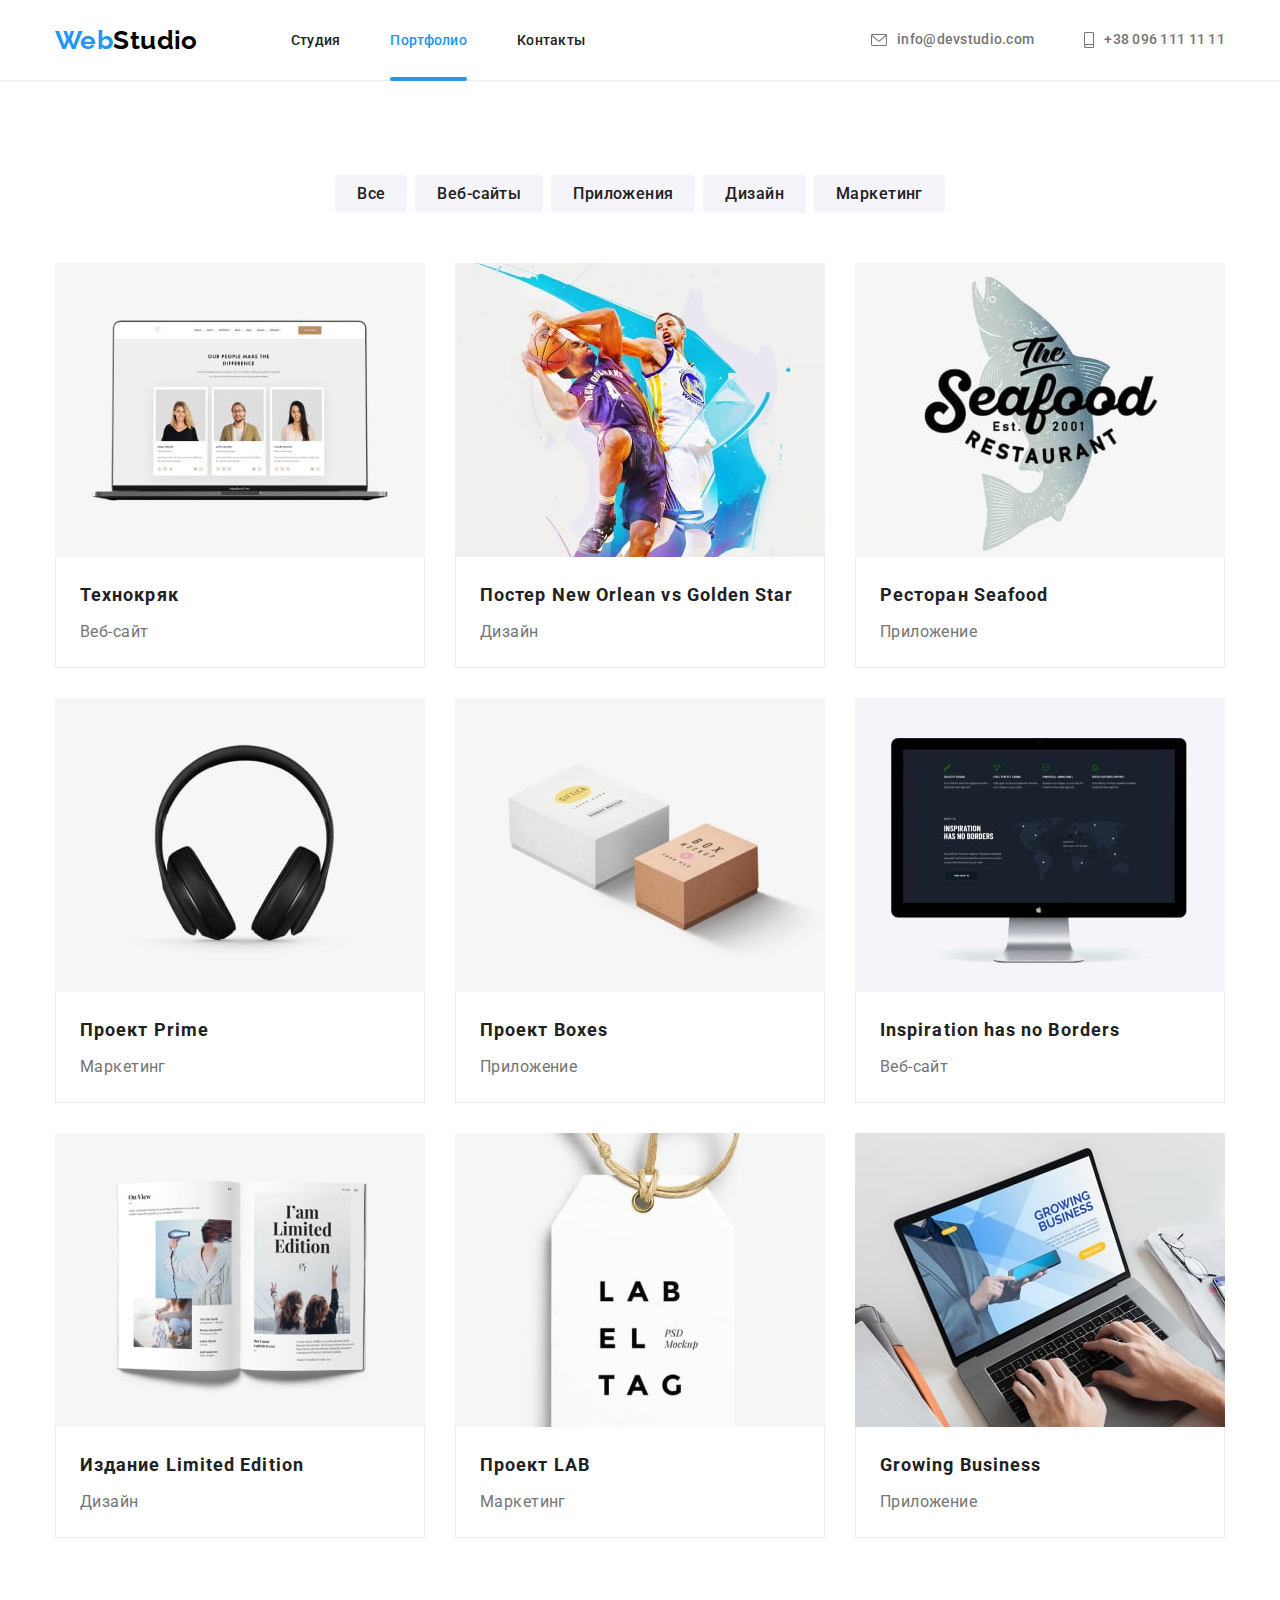
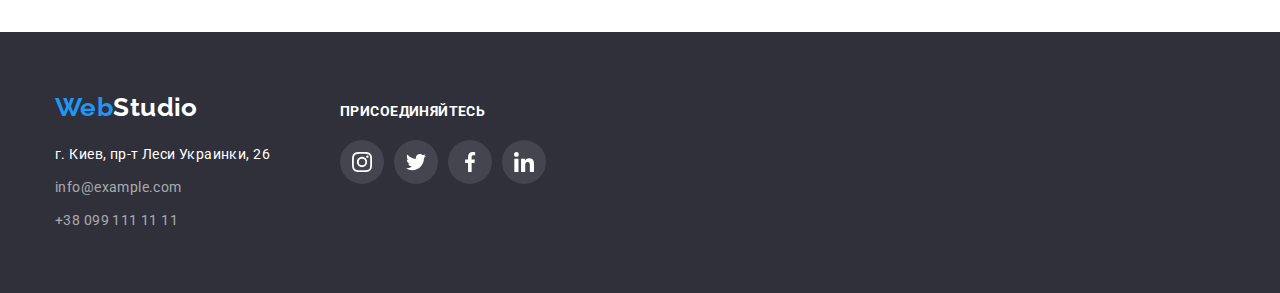
==== portfolio.html @ 4fa3b7e3 "Initial commit" ====
<!DOCTYPE html>
<html lang="ru">
  <head>
    <meta charset="UTF-8" />
    <meta http-equiv="X-UA-Compatible" content="IE=edge" />
    <meta name="viewport" content="width=device-width, initial-scale=1.0" />
    <title>Портфолио</title>
    <link
      rel="stylesheet"
      href="https://cdnjs.cloudflare.com/ajax/libs/modern-normalize/1.1.0/modern-normalize.min.css"
    />
    <link
      href="https://fonts.googleapis.com/css2?family=Raleway:wght@700&family=Roboto:wght@400;500;700;900&display=swap"
      rel="stylesheet"
    />
    <link rel="stylesheet" href="./css/styles.css" />
  </head>

  <body>
    <!-- Хедер -->
    <header class="page-header border-header">
      <div class="header-container container">
        <a class="header-logo" href="./index.html"
          ><span class="accent-logo">Web</span>Studio</a
        >
        <nav class="header-nav">
          <ul class="header-list list">
            <li class="header-list-item">
              <a class="header-link" href="./index.html">Студия</a>
            </li>
            <li class="header-list-item">
              <a class="header-link current-link" href="./portfolio.html"
                >Портфолио</a
              >
            </li>
            <li class="header-list-item">
              <a class="header-link" href="#contacts">Контакты</a>
            </li>
          </ul>
        </nav>
        <ul class="header-contact-list list">
          <li class="header-contact-item">
            <a class="header-contact-link" href="mailto:info@devstudio.com">
              <svg class="icon-email" width="16" height="12">
                <use href="./images/icons/icons.svg#icon-email"></use>
              </svg>
              info@devstudio.com
            </a>
          </li>
          <li class="header-contact-item">
            <a class="header-contact-link" href="tel:+380961111111">
              <svg class="icon-phone" width="10" height="16">
                <use href="./images/icons/icons.svg#icon-phone"></use>
              </svg>
              +38 096 111 11 11
            </a>
          </li>
        </ul>
      </div>
    </header>
    <!-- Унікальний контент -->
    <main>
      <section class="portfolio section">
        <div class="container">
          <ul class="button-list list">
            <li class="button-list-item">
              <button class="btn" type="button">Все</button>
            </li>
            <li class="button-list-item">
              <button class="btn" type="button">Веб-сайты</button>
            </li>
            <li class="button-list-item">
              <button class="btn" type="button">Приложения</button>
            </li>
            <li class="button-list-item">
              <button class="btn" type="button">Дизайн</button>
            </li>
            <li class="button-list-item">
              <button class="btn" type="button">Маркетинг</button>
            </li>
          </ul>
          <h1 class="visually-hidden">Примеры работ</h1>
          <ul class="portfolio-list list card-set">
            <li class="portfolio-list-item card-set-item">
              <a class="portfolio-card-link" href="#" aria-label="Веб-сайт">
                <div class="card-thumb">
                  <img
                    class="img"
                    src="./images/portfolio/img-port-1.jpg"
                    alt="Технокряк"
                    width="370"
                    height="294"
                  />
                  <div class="card-thumb-descr">
                    <p class="card-descr">
                      Ресурс предлагает комплексные предложения с разным уровнем
                      функционала и сервисов. Все это позволит посетителю
                      получить исчерпывающие сведения о компании или частном
                      лице.
                    </p>
                  </div>
                </div>
                <div class="portfolio-item-border">
                  <h2 class="title">Технокряк</h2>
                  <p class="descr">Веб-сайт</p>
                </div>
              </a>
            </li>

            <li class="portfolio-list-item card-set-item">
              <a class="portfolio-card-link" href="#" aria-label="Дизайн">
                <div class="card-thumb">
                  <img
                  class="img"
                  src="./images/portfolio/img-port-2.jpg"
                  alt="Постер New Orlean vs Golden Star"
                  width="370"
                  height="294"
                />
                <div class="card-thumb-descr">
                  <p class="card-descr">
                    Ресурс предлагает комплексные предложения с разным уровнем
                    функционала и сервисов. Все это позволит посетителю
                    получить исчерпывающие сведения о компании или частном
                    лице.
                  </p>
                </div>
                </div>
                
                <div class="portfolio-item-border">
                  <h2 class="title">Постер New Orlean vs Golden Star</h2>
                  <p class="descr">Дизайн</p>
                </div>
              </a>
            </li>

            <li class="portfolio-list-item card-set-item">
              <a class="portfolio-card-link" href="#" aria-label="Приложение">
                <div class="card-thumb">
                  <img
                  class="img"
                  src="./images/portfolio/img-port-3.jpg"
                  alt="Ресторан Seafood"
                  width="370"
                  height="294"
                />
                <div class="card-thumb-descr">
                  <p class="card-descr">
                    Ресурс предлагает комплексные предложения с разным уровнем
                    функционала и сервисов. Все это позволит посетителю
                    получить исчерпывающие сведения о компании или частном
                    лице.
                  </p>
                </div>
                </div>
                
                <div class="portfolio-item-border">
                  <h2 class="title">Ресторан Seafood</h2>
                  <p class="descr">Приложение</p>
                </div>
              </a>
            </li>

            <li class="portfolio-list-item card-set-item">
              <a class="portfolio-card-link" href="#" aria-label="Маркетинг">
                <div class="card-thumb">
                  <img
                  class="img"
                  src="./images/portfolio/img-port-4.jpg"
                  alt="Проект Prime"
                  width="370"
                  height="294"
                />
                <div class="card-thumb-descr">
                  <p class="card-descr">
                    Ресурс предлагает комплексные предложения с разным уровнем
                    функционала и сервисов. Все это позволит посетителю
                    получить исчерпывающие сведения о компании или частном
                    лице.
                  </p>
                </div>
                </div>
                
                <div class="portfolio-item-border">
                  <h2 class="title">Проект Prime</h2>
                  <p class="descr">Маркетинг</p>
                </div>
              </a>
            </li>

            <li class="portfolio-list-item card-set-item">
              <a class="portfolio-card-link" href="#" aria-label="Приложение">
                <div class="card-thumb">
                  <img
                  class="img"
                  src="./images/portfolio/img-port-5.jpg"
                  alt="Проект Boxes"
                  width="370"
                  height="294"
                />
                <div class="card-thumb-descr">
                  <p class="card-descr">
                    Ресурс предлагает комплексные предложения с разным уровнем
                    функционала и сервисов. Все это позволит посетителю
                    получить исчерпывающие сведения о компании или частном
                    лице.
                  </p>
                </div>
                </div>
                
                <div class="portfolio-item-border">
                  <h2 class="title">Проект Boxes</h2>
                  <p class="descr">Приложение</p>
                </div>
              </a>
            </li>

            <li class="portfolio-list-item card-set-item">
              <a class="portfolio-card-link" href="#" aria-label="Веб-сайт">
                <div class="card-thumb">
                  <img
                  class="img"
                  src="./images/portfolio/img-port-6.jpg"
                  alt="Inspiration has no Borders"
                  width="370"
                  height="294"
                />
                <div class="card-thumb-descr">
                  <p class="card-descr">
                    Ресурс предлагает комплексные предложения с разным уровнем
                    функционала и сервисов. Все это позволит посетителю
                    получить исчерпывающие сведения о компании или частном
                    лице.
                  </p>
                </div>
                </div>
                
                <div class="portfolio-item-border">
                  <h2 class="title">Inspiration has no Borders</h2>
                  <p class="descr">Веб-сайт</p>
                </div>
              </a>
            </li>

            <li class="portfolio-list-item card-set-item">
              <a class="portfolio-card-link" href="#" aria-label="Дизайн">
                <div class="card-thumb">
                  <img
                  class="img"
                  src="./images/portfolio/img-port-7.jpg"
                  alt="Издание Limited Edition"
                  width="370"
                  height="294"
                />
                <div class="card-thumb-descr">
                  <p class="card-descr">
                    Ресурс предлагает комплексные предложения с разным уровнем
                    функционала и сервисов. Все это позволит посетителю
                    получить исчерпывающие сведения о компании или частном
                    лице.
                  </p>
                </div>
                </div>
                
                <div class="portfolio-item-border">
                  <h2 class="title">Издание Limited Edition</h2>
                  <p class="descr">Дизайн</p>
                </div>
              </a>
            </li>

            <li class="portfolio-list-item card-set-item">
              <a class="portfolio-card-link" href="#" aria-label="Маркетинг">
                <div class="card-thumb">
                  <img
                  class="img"
                  src="./images/portfolio/img-port-8.jpg"
                  alt="Проект LAB"
                  width="370"
                  height="294"
                />
                <div class="card-thumb-descr">
                  <p class="card-descr">
                    Ресурс предлагает комплексные предложения с разным уровнем
                    функционала и сервисов. Все это позволит посетителю
                    получить исчерпывающие сведения о компании или частном
                    лице.
                  </p>
                </div>
                </div>
                
                <div class="portfolio-item-border">
                  <h2 class="title">Проект LAB</h2>
                  <p class="descr">Маркетинг</p>
                </div>
              </a>
            </li>

            <li class="portfolio-list-item card-set-item">
              <a class="portfolio-card-link" href="#" aria-label="Приложение">
                <div class="card-thumb">
                  <img
                  class="img"
                  src="./images/portfolio/img-port-9.jpg"
                  alt="Growing Business"
                  width="370"
                  height="294"
                />
                <div class="card-thumb-descr">
                  <p class="card-descr">
                    Ресурс предлагает комплексные предложения с разным уровнем
                    функционала и сервисов. Все это позволит посетителю
                    получить исчерпывающие сведения о компании или частном
                    лице.
                  </p>
                </div>
                </div>
                
                <div class="portfolio-item-border">
                  <h2 class="title">Growing Business</h2>
                  <p class="descr">Приложение</p>
                </div>
              </a>
            </li>
          </ul>
        </div>
      </section>
    </main>
    <!-- Футер -->
    <footer class="page-footer" id="contacts">
      <div class="page-footer-container container">
        <div class="address-container">
          <a class="footer-logo" href="/"
            ><span class="accent-logo">Web</span>Studio</a
          >
          <address class="page-address">
            <ul class="address-list list">
              <li class="address-list-item">
                <a
                  class="address-footer"
                  href="https://goo.gl/maps/ramN2arNtJo2N1Zz9"
                  target="_blank"
                  rel="noopener noreferrer"
                  >г. Киев, пр-т Леси Украинки, 26</a
                >
              </li>
              <li class="address-list-item">
                <a class="footer-email" href="mailto:info@example.com"
                  >info@example.com</a
                >
              </li>
              <li class="address-list-item">
                <a class="footer-tel" href="tel:+380991111111"
                  >+38 099 111 11 11</a
                >
              </li>
            </ul>
          </address>
        </div>
        <div class="social-container">
          <p class="title">Присоединяйтесь</p>
          <ul class="social-list list">
            <li class="social-list-item">
              <a
                class="social-link"
                href=""
                target="_blank"
                rel="noopener noreferrer"
                aria-label="instagram"
              >
                <svg
                  class="footer-icon-instagram footer-icons"
                  width="20"
                  height="20"
                >
                  <use href="./images/icons/icons.svg#icon-instagram"></use>
                </svg>
              </a>
            </li>

            <li class="social-list-item">
              <a
                class="social-link"
                href=""
                target="_blank"
                rel="noopener noreferrer"
                aria-label="twitter"
              >
                <svg
                  class="footer-icon-twitter footer-icons"
                  width="20"
                  height="20"
                >
                  <use href="./images/icons/icons.svg#icon-twitter"></use>
                </svg>
              </a>
            </li>

            <li class="social-list-item">
              <a
                class="social-link"
                href=""
                target="_blank"
                rel="noopener noreferrer"
                aria-label="facebook"
              >
                <svg
                  class="footer-icon-facebook footer-icons"
                  width="20"
                  height="20"
                >
                  <use href="./images/icons/icons.svg#icon-facebook"></use>
                </svg>
              </a>
            </li>

            <li class="social-list-item">
              <a
                class="social-link"
                href=""
                target="_blank"
                rel="noopener noreferrer"
                aria-label="linkedin"
              >
                <svg
                  class="footer-icon-linkedin footer-icons"
                  width="20"
                  height="20"
                >
                  <use href="./images/icons/icons.svg#icon-linkedin"></use>
                </svg>
              </a>
            </li>
          </ul>
        </div>
      </div>
    </footer>
  </body>
</html>
---- css/styles.css ----
/* bg-color #ffffff
secondary bg-color #F5F4FA
*/
/* footer bg-golor  #2F303A */

/* Main font Roboto, main font-weight 400
medium-500, black-900, bolt-700, regular-400, 
*/

/* Secondary font Raleway, font-weight 700
*/

:root {
  --main-font: "Roboto";
  --secondary-font: "Raleway";
  --primary-text-color: #212121;
  --accent-color: #2196f3;
  --hero-btn-color: #188ce8;
  --description-color: #757575;
  --primary-white-color: #ffffff;
  --bg-footer-hero-color: #2f303a;
  --header-logo-color: #000000;
  --border-color: #ececec;
  --filtr-button-color: #f5f4fa;
  --bg-advantages-color: #f5f4fa;
  --bg-team-color: #f5f4fa;
  --social-link-color: #ffffff;
  --team-link-color: #afb1b8;
  --clients-color: #afb1b8;
  --card-set-gap: 30px;
  --time-function:  cubic-bezier(0.4, 0, 0.2, 1);
  --time: 250ms;
  /* others */
  --items: 3;
  --indent: 30px;
}

body {
  background-color: var(--primary-white-color);
  color: var(--primary-text-color);

  font-family: var(--main-font), sans-serif;
  letter-spacing: 0.03em;
  font-size: 14px;
}
.visually-hidden {
  position: absolute;
  width: 1px;
  height: 1px;
  margin: -1px;
  border: 0;
  padding: 0;

  white-space: nowrap;
  clip-path: inset(100%);
  clip: rect(0 0 0 0);
  overflow: hidden;
}
.list {
  margin: 0;
  padding: 0;

  list-style: none;
}
h1,
h2,
h3,
h4,
h5,
h6,
p {
  margin: 0;
}
address {
  font-style: normal;
}
.img {
  display: block;

  max-width: 100%;
  height: auto;
}

/**
  |============================
  | сітка із застосуванням flex-box
  |============================
*/
.card-set {
  display: flex;
  flex-wrap: wrap;
  margin: calc(-1 * var(--indent) / 2);
}

.card-set-item {
  flex-basis: calc((100% - var(--indent) * var(--items)) / var(--items));
  margin: calc(var(--indent) / 2);
}

/* Section */

.section {
  padding-top: 94px;
  padding-bottom: 94px;
}

/* Container */

.container {
  width: 1200px;
  margin-left: auto;
  margin-right: auto;
  padding-left: 15px;
  padding-right: 15px;
  /* outline: 1px solid tomato; */
}

/* (header) index.html and portfolio.html */

/* header-logo */

.header-logo {
  margin-right: 93px;

  color: var(--header-logo-color);

  text-decoration: none;
  font-family: var(--secondary-font), sans-serif;
  font-weight: 700;
  font-size: 26px;
  line-height: 1.19;
}

.header-logo .accent-logo {
  color: var(--accent-color);
}

/* (footer) index.html and portfolio.html */

.page-footer {
  padding-top: 60px;
  padding-bottom: 60px;

  background-color: var(--bg-footer-hero-color);
}
.page-footer-container {
  display: flex;
  align-items: baseline;
}
.footer-logo {
  display: block;

  margin-bottom: 20px;

  color: var(--primary-white-color);

  text-decoration: none;
  font-family: var(--secondary-font), sans-serif;
  font-weight: 700;
  font-size: 26px;
  line-height: 1.19;
}
.footer-logo .accent-logo {
  color: var(--accent-color);
}
.address-footer {
  color: var(--primary-white-color);

  text-decoration: none;
  line-height: 1.71;
  transition: color var(--time) var(--time-function);
}
.address-list-item + .address-list-item {
  margin-top: 9px;
}
.footer-email:hover,
.footer-email:focus,
.footer-tel:hover,
.footer-tel:focus,
.address-footer:hover,
.address-footer:focus {
  color: var(--accent-color);
}

.footer-email,
.footer-tel {
  color: rgba(255, 255, 255, 0.6);

  text-decoration: none;
  font-size: 14px;
  line-height: 1.71;

  transition: color var(--time) var(--time-function);
}
.social-container {
  margin-left: 70px;
}
.social-container .title {
  margin-bottom: 20px;

  color: var(--primary-white-color);
  font-weight: 700;
  line-height: 1.14;
  text-transform: uppercase;
}
.social-list {
  display: flex;
}
.social-link {
  display: flex;
  align-items: center;
  justify-content: center;

  width: 44px;
  height: 44px;

  background-color: rgba(255, 255, 255, 0.1);
  border-radius: 50%;
  transition: background-color var(--time) var(--time-function);
}
.social-link:hover,
.social-link:focus {
  background-color: var(--accent-color);
}
.footer-icons {
  fill: var(--primary-white-color);
}

/* header-nav */

.header-container {
  display: flex;
  align-items: center;
}
.header-list {
  display: flex;
}
.header-list-item + .header-list-item {
  margin-left: 50px;
}
.header-list-item {
  position: relative;
}
.header-contact-list {
  display: flex;

  margin-left: auto;
}
.header-contact-item + .header-contact-item {
  margin-left: 50px;
}
.header-link {
  display: block;

  padding-top: 32px;
  padding-bottom: 32px;

  color: var(--primary-text-color);

  text-decoration: none;
  font-weight: 500;
  font-size: 14px;
  line-height: 16px;
  letter-spacing: 0.02em;

  transition: color var(--time) var(--time-function);
}
.header-contact-link {
  display: flex;
  align-items: center;

  padding-top: 32px;
  padding-bottom: 32px;

  color: var(--description-color);

  text-decoration: none;
  font-weight: 500;
  font-size: 14px;
  line-height: 1.14;
  letter-spacing: 0.02em;

  transition: color var(--time) var(--time-function);
}
.icon-email,
.icon-phone {
  margin-right: 10px;

  fill: currentColor;

  transition: fill var(--time) var(--time-function);
}

.header-contact-link:hover .icon-email,
.header-contact-link:focus .icon-email,
.header-contact-link:hover .icon-phone,
.header-contact-link:focus .icon-phone {
  fill: var(--accent-color);
}

.header-link:hover,
.header-contact-link:hover,
.header-link:focus,
.header-contact-link:focus {
  color: var(--accent-color);
}
.current-link {
  color: var(--accent-color);
}
.current-link::after {
  position: absolute;
  left: 0;
  bottom: -1px;
  display: block;
  content: "";
  width: 100%;
  height: 4px;

  background-color: var(--accent-color);
  border-radius: 2px;
}

/* section hero */

.hero {
  margin-left: auto;
  margin-right: auto;
  padding-top: 200px;
  padding-bottom: 200px;

  max-width: 1600px;
  height: 600px;

  text-align: center;
  background-color: var(--bg-footer-hero-color);
  background-image: linear-gradient(
      to right,
      rgba(47, 48, 58, 0.4),
      rgba(47, 48, 58, 0.4)
    ),
    url("../images/hero/hero-img.jpg");
  background-repeat: no-repeat;
  background-size: cover;
  background-position: center;
}
.hero .title {
  margin-left: auto;
  margin-right: auto;
  margin-bottom: 30px;

  width: 696px;

  color: var(--primary-white-color);

  font-weight: 900;
  font-size: 44px;
  line-height: 1.36;
  letter-spacing: 0.06em;
  text-transform: uppercase;
}
.hero-button {
  padding: 10px 32px;

  color: var(--primary-white-color);
  background-color: var(--accent-color);

  font-family: var(--main-font), sans-serif;
  cursor: pointer;
  font-weight: 700;
  font-size: 16px;
  line-height: 1.88;
  letter-spacing: 0.06em;
  box-shadow: 0px 4px 4px rgba(0, 0, 0, 0.15);
  border-radius: 4px;
  border: none;

  transition: background-color var(--time) var(--time-function);
}
.hero-button:hover,
.hero-button:focus {
  background-color: var(--hero-btn-color);
}

/* section advantages */

.advantages-list {
  --items: 4;
}
.advantages-thumb {
  padding: 25px 100px;
  margin-bottom: 30px;

  background-color: var(--bg-advantages-color);
  border-radius: 4px;
}
.advantages .subtitle {
  margin-bottom: 10px;

  font-weight: 700;
  text-transform: uppercase;
  font-size: inherit;
}

.advantages .subtitle-descr {
  color: var(--description-color);
  line-height: 1.71;
}

/* section work */

.work.section {
  padding-top: 0;
}
.work .title {
  margin-bottom: 50px;

  color: var(--primary-text-color);

  text-align: center;
  font-weight: 700;
  font-size: 36px;
  line-height: 1.17;
}
.work-list {
  --items: 3;
}
.thumb-img {
  position: relative;
}
.thumb {
  position: absolute;
  right: 0;
  bottom: 0;
  width: 370px;
  height: 70px;

  background: rgba(47, 48, 58, 0.8);
}
.thumb .title {
  padding-top: 27px;

  font-weight: 700;
  font-size: 14px;
  line-height: 1.14;
  text-transform: uppercase;
  color: var(--primary-white-color);
}
/* section team */

.team {
  background-color: var(--bg-team-color);

  text-align: center;
}
.team-list {
  --items: 4;
}
.team-descr {
  padding: 30px 0px 30px 0px;
}
.team-list-item {
  background-color: var(--primary-white-color);

  box-shadow: 0px 1px 3px rgba(0, 0, 0, 0.12), 0px 1px 1px rgba(0, 0, 0, 0.14),
    0px 2px 1px rgba(0, 0, 0, 0.2);
  border-radius: 0px 0px 4px 4px;
}
.team .title {
  margin-bottom: 50px;

  color: var(--primary-text-color);

  font-weight: 700;
  font-size: 36px;
  line-height: 1.17;
}
.team-name {
  margin-bottom: 10px;

  color: var(--primary-text-color);

  font-weight: 500;
  font-size: 16px;
  line-height: 1.19;
  text-align: center;
}
.team-job-descr {
  color: var(--description-color);

  font-size: 16px;
  line-height: 1.19;
  text-align: center;
}
.team-social-list {
  display: flex;
  justify-content: center;
  margin-top: 16px;
}
.social-list-item + .social-list-item {
  margin-left: 10px;
}
.team-social-link {
  display: flex;
  align-items: center;
  justify-content: center;

  width: 44px;
  height: 44px;
  color: var(--team-link-color);
  background-color: var(--primary-white-color);
  border-radius: 50%;

  transition: color var(--time) var(--time-function),
    background-color var(--time) var(--time-function);
}
.team-social-link:hover,
.team-social-link:focus {
  background-color: var(--accent-color);
  color: var(--primary-white-color);
}
.icons {
  fill: currentColor;
}

/* Clients */

.clients .title {
  margin-bottom: 50px;

  font-weight: 700;
  font-size: 36px;
  line-height: 1.17;
  text-align: center;
}
.clients-list {
  --items: 6;
}
.clients-link {
  display: flex;
  align-items: center;
  justify-content: center;
  height: 92px;
  width: 170px;

  color: var(--clients-color);
  border: 1px solid var(--clients-color);
  border-radius: 4px;

  transition: border-color var(--time) var(--time-function),
  color var(--time) var(--time-function);
}
.client-icon {
  fill: currentColor;
}
.clients-link:hover .client-icon,
.clients-link:focus .client-icon,
.clients-link:hover,
.clients-link:focus  {
  color: var(--accent-color);
  border-color: var(--accent-color);
}

/* portfolio.html */

/* buttons */

.border-header {
  border-bottom: 1px solid var(--border-color);
}
.button-list {
  display: flex;

  margin-bottom: 50px;

  justify-content: center;
}
.button-list-item + .button-list-item {
  margin-left: 8px;
}
.btn {
  padding: 6px 22px;

  color: var(--primary-text-color);

  font-family: var(--main-font), sans-serif;
  font-weight: 500;
  font-size: 16px;
  line-height: 1.62;
  letter-spacing: inherit;

  background-color: var(--filtr-button-color);
  border-radius: 4px;
  border: none;
  cursor: pointer;
  transition: background-color var(--time) var(--time-function),
    color var(--time) var(--time-function),
    box-shadow var(--time) var(--time-function);
}
.btn:hover,
.btn:focus {
  color: var(--primary-white-color);
  background-color: var(--accent-color);

  box-shadow: 0px 3px 1px rgba(0, 0, 0, 0.1), 0px 1px 2px rgba(0, 0, 0, 0.08),
    0px 2px 2px rgba(0, 0, 0, 0.12);
}

/* portfolio section */

.portfolio-list-item {
  background-color: var(--primary-white-color);
}
.portfolio-card-link {
  display: block;

  text-decoration: none;
  transition: box-shadow var(--time) var(--time-function);

}
.portfolio-card-link:hover,
.portfolio-card-link:focus {
  box-shadow: 0px 1px 1px rgba(0, 0, 0, 0.12), 0px 4px 4px rgba(0, 0, 0, 0.06),
    1px 4px 6px rgba(0, 0, 0, 0.16);
}
.portfolio-card-link:hover .card-thumb-descr,
.portfolio-card-link:focus .card-thumb-descr {
  transform: translateY(0);
}

.card-thumb {
  position: relative;

  overflow: hidden;
}
.card-thumb-descr {
  position: absolute;
  top: 0;
  left: 0;

  transform: translateY(100%);
  
  width: 100%;
  height: 100%;

  background-color: rgba(33, 150, 243, 0.9);

  transition: transform var(--time) var(--time-function);
}
.card-descr {
  position: absolute;

  padding: 63px 24px;
  font-size: 18px;
  line-height: 1.56;
  letter-spacing: 0.03em;
  color: var(--primary-white-color);
  transition: transform var(--time) var(--time-function);

}
.portfolio-item-border {
  padding: 20px 24px;
  border-right: 1px solid var(--border-color);
  border-bottom: 1px solid var(--border-color);
  border-left: 1px solid var(--border-color);
}
.portfolio-list-item .title {
  margin-bottom: 4px;

  color: var(--primary-text-color);

  font-weight: 700;
  font-size: 18px;
  line-height: 2;
  letter-spacing: 0.06em;
}
.portfolio-list-item .descr {
  color: var(--description-color);

  font-size: 16px;
  line-height: 1.88;
}

/* Modal */

.backdrop {
  position: fixed;
  top: 0;
  left: 0;
  width: 100%;
  height: 100%;
  background-color: rgba(0, 0, 0, 0.2);

  opacity: 1;
  transition: opacity var(--time) var(--time-function);
}
.backdrop.is-hidden {
  opacity: 0;
  visibility: hidden;
  pointer-events: none;
}
.backdrop.is-hidden .modal{
  transform: translate(-50%, -50%) scale(1.1);
}
.modal {
  position: absolute;
  top: 50%;
  left: 50%;

  width: 528px;
  height: 581px;

  background-color: var(--primary-white-color);

  transform: translate(-50%, -50%) scale(1);

  transition: transform var(--time) var(--time-function);
}
.modal-btn-close {
  display: block;
  position: absolute;
  top: 8px;
  right: 8px;
  padding: 0;
  width: 30px;
  height: 30px;
  border-radius: 50%;
  cursor: pointer;
  background-color: transparent;
  border: 1px solid rgba(0, 0, 0, 0.1);
}
.icon-cross-btn{
  
}
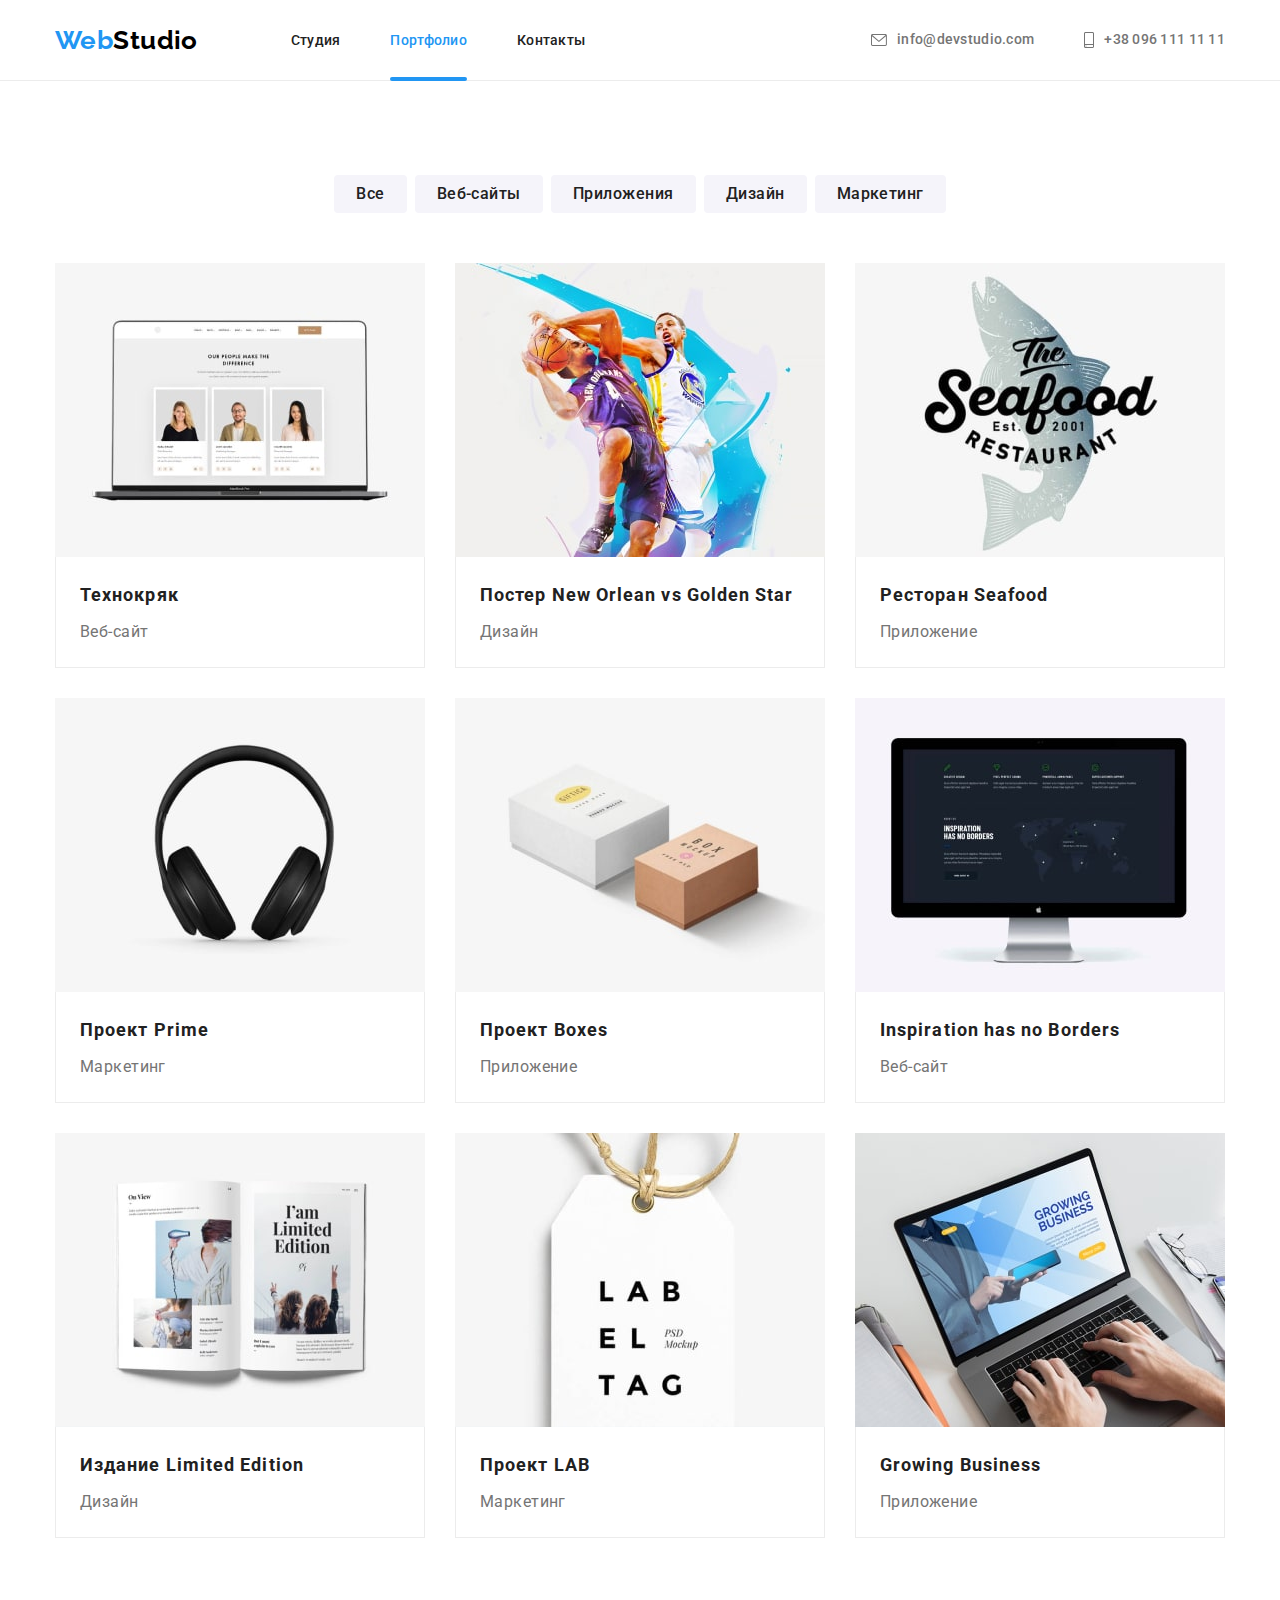
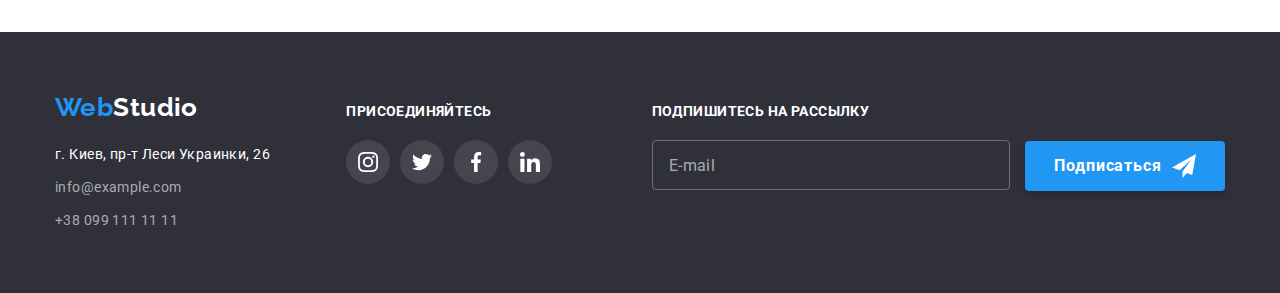
==== commit 33e498ff: "added form for modal and footer" ====
--- a/portfolio.html
+++ b/portfolio.html
@@ -34,7 +34,7 @@
               >
             </li>
             <li class="header-list-item">
-              <a class="header-link" href="#contacts">Контакты</a>
+              <a class="header-link" href="#">Контакты</a>
             </li>
           </ul>
         </nav>
@@ -64,19 +64,19 @@
         <div class="container">
           <ul class="button-list list">
             <li class="button-list-item">
-              <button class="btn" type="button">Все</button>
+              <button class="portfolio-btn" type="button">Все</button>
             </li>
             <li class="button-list-item">
-              <button class="btn" type="button">Веб-сайты</button>
+              <button class="portfolio-btn" type="button">Веб-сайты</button>
             </li>
             <li class="button-list-item">
-              <button class="btn" type="button">Приложения</button>
+              <button class="portfolio-btn" type="button">Приложения</button>
             </li>
             <li class="button-list-item">
-              <button class="btn" type="button">Дизайн</button>
+              <button class="portfolio-btn" type="button">Дизайн</button>
             </li>
             <li class="button-list-item">
-              <button class="btn" type="button">Маркетинг</button>
+              <button class="portfolio-btn" type="button">Маркетинг</button>
             </li>
           </ul>
           <h1 class="visually-hidden">Примеры работ</h1>
@@ -327,7 +327,7 @@
       </section>
     </main>
     <!-- Футер -->
-    <footer class="page-footer" id="contacts">
+    <footer class="page-footer">
       <div class="page-footer-container container">
         <div class="address-container">
           <a class="footer-logo" href="/"
@@ -433,6 +433,25 @@
             </li>
           </ul>
         </div>
+        <div class="subscribe-container">
+          <p class="subscribe-container-title">Подпишитесь на рассылку</p>
+          <form class="subscribe-form">
+            <label>
+              <input
+                class="footer-input"
+                type="email"
+                name="subscribe-email"
+                placeholder="E-mail"
+              />
+            </label>
+            <button class="subscribe-btn btn" type="submit">
+              Подписаться
+              <svg class="icon-send" width="24" height="24">
+                <use href="./images/icons/icons.svg#icon-send"></use>
+              </svg>
+            </button>
+          </form>
+        </div>
       </div>
     </footer>
   </body>
--- a/css/styles.css
+++ b/css/styles.css
@@ -28,7 +28,7 @@
   --team-link-color: #afb1b8;
   --clients-color: #afb1b8;
   --card-set-gap: 30px;
-  --time-function:  cubic-bezier(0.4, 0, 0.2, 1);
+  --time-function: cubic-bezier(0.4, 0, 0.2, 1);
   --time: 250ms;
   /* others */
   --items: 3;
@@ -115,6 +115,25 @@
   /* outline: 1px solid tomato; */
 }
 
+/* btn */
+
+.btn {
+  padding: 6px 22px;
+
+  font-family: var(--main-font), sans-serif;
+  font-weight: 700;
+  font-size: 16px;
+  line-height: 1.88;
+  letter-spacing: 0.06em;
+  border-radius: 4px;
+  border: none;
+  box-shadow: 0px 4px 4px rgba(0, 0, 0, 0.15);
+  cursor: pointer;
+  transition: background-color var(--time) var(--time-function),
+    color var(--time) var(--time-function),
+    box-shadow var(--time) var(--time-function);
+}
+
 /* (header) index.html and portfolio.html */
 
 /* header-logo */
@@ -146,6 +165,7 @@
 .page-footer-container {
   display: flex;
   align-items: baseline;
+  justify-content: space-between;
 }
 .footer-logo {
   display: block;
@@ -358,26 +378,15 @@
   letter-spacing: 0.06em;
   text-transform: uppercase;
 }
-.hero-button {
-  padding: 10px 32px;
+.hero-button.btn {
+  min-width: 200px;
+  min-height: 50px;
 
   color: var(--primary-white-color);
   background-color: var(--accent-color);
-
-  font-family: var(--main-font), sans-serif;
-  cursor: pointer;
-  font-weight: 700;
-  font-size: 16px;
-  line-height: 1.88;
-  letter-spacing: 0.06em;
-  box-shadow: 0px 4px 4px rgba(0, 0, 0, 0.15);
-  border-radius: 4px;
-  border: none;
-
-  transition: background-color var(--time) var(--time-function);
-}
-.hero-button:hover,
-.hero-button:focus {
+}
+.hero-button.btn:hover,
+.hero-button.btn:focus {
   background-color: var(--hero-btn-color);
 }
 
@@ -412,11 +421,8 @@
   padding-top: 0;
 }
 .work .title {
-  margin-bottom: 50px;
-
   color: var(--primary-text-color);
 
-  text-align: center;
   font-weight: 700;
   font-size: 36px;
   line-height: 1.17;
@@ -429,16 +435,19 @@
 }
 .thumb {
   position: absolute;
+
+  display: flex;
+  justify-content: center;
+  align-items: center;
+
   right: 0;
   bottom: 0;
-  width: 370px;
+  width: 100%;
   height: 70px;
 
   background: rgba(47, 48, 58, 0.8);
 }
 .thumb .title {
-  padding-top: 27px;
-
   font-weight: 700;
   font-size: 14px;
   line-height: 1.14;
@@ -547,7 +556,7 @@
   border-radius: 4px;
 
   transition: border-color var(--time) var(--time-function),
-  color var(--time) var(--time-function);
+    color var(--time) var(--time-function);
 }
 .client-icon {
   fill: currentColor;
@@ -555,7 +564,7 @@
 .clients-link:hover .client-icon,
 .clients-link:focus .client-icon,
 .clients-link:hover,
-.clients-link:focus  {
+.clients-link:focus {
   color: var(--accent-color);
   border-color: var(--accent-color);
 }
@@ -577,18 +586,17 @@
 .button-list-item + .button-list-item {
   margin-left: 8px;
 }
-.btn {
+.portfolio-btn {
   padding: 6px 22px;
-
-  color: var(--primary-text-color);
 
   font-family: var(--main-font), sans-serif;
   font-weight: 500;
   font-size: 16px;
   line-height: 1.62;
-  letter-spacing: inherit;
+  letter-spacing: 0.03em;
 
   background-color: var(--filtr-button-color);
+  color: var(--primary-text-color);
   border-radius: 4px;
   border: none;
   cursor: pointer;
@@ -596,8 +604,8 @@
     color var(--time) var(--time-function),
     box-shadow var(--time) var(--time-function);
 }
-.btn:hover,
-.btn:focus {
+.portfolio-btn:hover,
+.portfolio-btn:focus {
   color: var(--primary-white-color);
   background-color: var(--accent-color);
 
@@ -615,7 +623,6 @@
 
   text-decoration: none;
   transition: box-shadow var(--time) var(--time-function);
-
 }
 .portfolio-card-link:hover,
 .portfolio-card-link:focus {
@@ -638,7 +645,7 @@
   left: 0;
 
   transform: translateY(100%);
-  
+
   width: 100%;
   height: 100%;
 
@@ -655,7 +662,6 @@
   letter-spacing: 0.03em;
   color: var(--primary-white-color);
   transition: transform var(--time) var(--time-function);
-
 }
 .portfolio-item-border {
   padding: 20px 24px;
@@ -698,7 +704,7 @@
   visibility: hidden;
   pointer-events: none;
 }
-.backdrop.is-hidden .modal{
+.backdrop.is-hidden .modal {
   transform: translate(-50%, -50%) scale(1.1);
 }
 .modal {
@@ -706,18 +712,25 @@
   top: 50%;
   left: 50%;
 
-  width: 528px;
-  height: 581px;
+  max-width: 528px;
+  min-height: 581px;
 
   background-color: var(--primary-white-color);
+  border-radius: 4px;
+  box-shadow: 0px 1px 3px rgba(0, 0, 0, 0.12), 0px 1px 1px rgba(0, 0, 0, 0.14),
+    0px 2px 1px rgba(0, 0, 0, 0.2);
 
   transform: translate(-50%, -50%) scale(1);
 
   transition: transform var(--time) var(--time-function);
 }
 .modal-btn-close {
-  display: block;
   position: absolute;
+
+  display: flex;
+  justify-content: center;
+  align-items: center;
+
   top: 8px;
   right: 8px;
   padding: 0;
@@ -726,8 +739,209 @@
   border-radius: 50%;
   cursor: pointer;
   background-color: transparent;
+  color: var(--accent-color);
   border: 1px solid rgba(0, 0, 0, 0.1);
 }
-.icon-cross-btn{
-  
-}+.modal-btn-close:hover .icon-cross-btn,
+.modal-btn-close:focus .icon-cross-btn {
+  fill: currentColor;
+}
+.icon-cross-btn {
+  transition: fill var(--time) var(--time-function);
+}
+
+/* Footer Form */
+
+.subscribe-btn {
+  display: inline-flex;
+  align-items: center;
+  justify-content: center;
+  padding: 0;
+  margin-left: 12px;
+
+  min-width: 200px;
+  min-height: 50px;
+  color: var(--primary-white-color);
+  background-color: var(--accent-color);
+}
+.subscribe-btn:hover,
+.subscribe-btn:focus,
+.call-back-btn:hover,
+.call-back-btn:focus {
+  background-color: var(--hero-btn-color);
+}
+.subscribe-container {
+  margin-left: 93px;
+}
+.subscribe-container-title {
+  display: block;
+
+  margin-bottom: 20px;
+
+  color: var(--primary-white-color);
+  font-weight: 700;
+  line-height: 1.14;
+  text-transform: uppercase;
+}
+.footer-input {
+  padding-left: 16px;
+
+  width: 358px;
+  height: 50px;
+
+  border: 1px solid rgba(255, 255, 255, 0.3);
+  border-radius: 4px;
+  background-color: inherit;
+}
+.footer-input::placeholder,
+.footer-input {
+  font-size: 16px;
+  line-height: 1.25;
+  letter-spacing: 0.03em;
+  color: rgba(255, 255, 255, 0.6);
+}
+.icon-send {
+  margin-left: 10px;
+}
+
+/* Modal Form */
+
+.modal-container {
+  padding: 40px;
+}
+.modal-container-title {
+  margin-bottom: 12px;
+
+  font-weight: 700;
+  font-size: 20px;
+  line-height: 1.15;
+  text-align: center;
+  letter-spacing: 0.03em;
+
+  color: var(--primary-text-color);
+}
+.call-back-form > .input-group {
+  margin-bottom: 10px;
+}
+.call-back-label-descr {
+  display: block;
+
+  margin-bottom: 4px;
+
+  font-size: 12px;
+  line-height: 1.17;
+  letter-spacing: 0.01em;
+  color: var(--description-color);
+}
+.call-back-input,
+.call-back-textarea {
+  border: 1px solid rgba(33, 33, 33, 0.2);
+  border-radius: 4px;
+  transition: border var(--time) var(--time-function);
+}
+.call-back-input {
+  padding-left: 42px;
+
+  width: 448px;
+  height: 40px;
+}
+.call-back-textarea {
+  padding: 12px 16px;
+
+  width: 448px;
+  height: 120px;
+
+  resize: none;
+}
+.textarea-group {
+  margin-bottom: 20px;
+}
+.call-back-textarea::placeholder {
+  font-size: 12px;
+  line-height: 14px;
+  letter-spacing: 0.01em;
+
+  color: rgba(117, 117, 117, 0.5);
+}
+
+.input-wrapper {
+  position: relative;
+}
+.input-icon {
+  position: absolute;
+  top: 100%;
+  left: 12px;
+  transform: translateY(-100%);
+
+  transition: fill var(--time) var(--time-function);
+}
+.call-back-input:focus-within + .input-icon,
+.call-back-input:focus-within,
+.call-back-textarea:focus-within {
+  fill: var(--accent-color);
+  border-color: var(--accent-color);
+  outline: none;
+}
+.call-back-btn {
+  min-width: 200px;
+  min-height: 50px;
+
+  color: var(--primary-white-color);
+  background-color: var(--accent-color);
+}
+.btn-wrapper {
+  display: flex;
+  justify-content: center;
+}
+.terms-descr {
+  margin-left: 23px;
+  margin-right: 5px;
+
+  font-size: 14px;
+  line-height: 1.71;
+  letter-spacing: 0.03em;
+
+  color: var(--description-color);
+}
+.terms-link {
+  font-size: 14px;
+  line-height: 1.71;
+  letter-spacing: 0.03em;
+  color: var(--accent-color);
+}
+.checkbox-group {
+  display: flex;
+  justify-content: center;
+
+  margin-bottom: 30px;
+}
+.checkbox-label {
+  position: relative;
+  display: flex;
+  align-items: center;
+}
+.call-back-checkbox {
+  position: absolute;
+
+  width: 1px;
+  height: 1px;
+  margin: -1px;
+  border: 0;
+  padding: 0;
+
+  -webkit-appearance: none;
+  -moz-appearance: none;
+  appearance: none;
+}
+.icon-check {
+  position: absolute;
+
+  border: 2px solid var(--primary-text-color);
+  border-radius: 2px;
+}
+
+.call-back-checkbox:checked ~ .icon-check {
+  border: var(--accent-color);
+  fill: currentColor;
+  background-color: var(--accent-color);
+}
